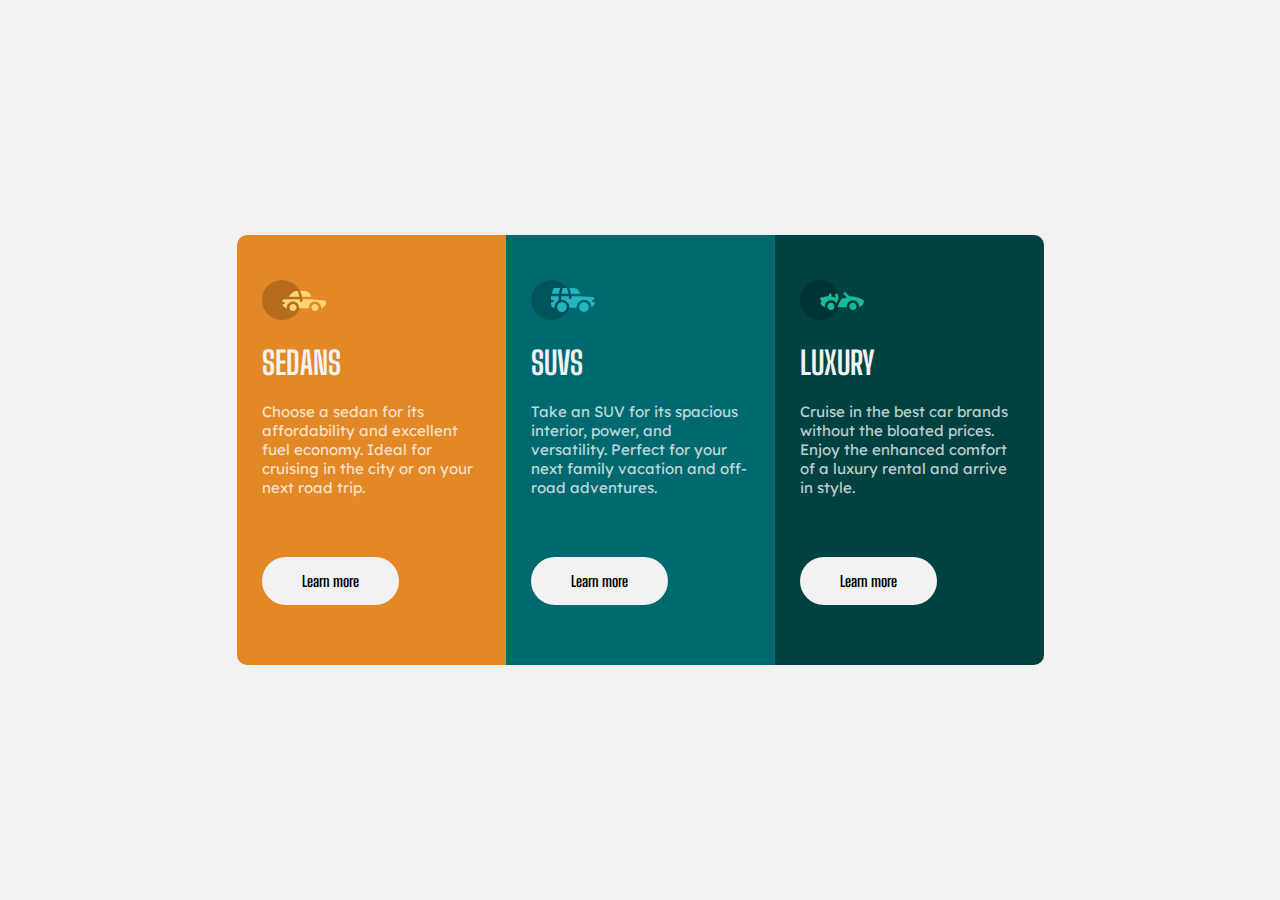
==== index.html @ b68cc8de "Flexbox and grid task" ====
<!DOCTYPE html>
<html lang="en">
    <head>
        <meta charset="UTF-8">
        <meta http-equiv="X-UA-Compatible" content="IE=edge">
        <meta name="viewport" content="width=device-width, initial-scale=1.0">
        <title>CSS flex box card</title>
        <link rel="stylesheet" href="style.css">
        <link href="https://fonts.googleapis.com/css2?family=Lexend+Deca&display=swap" rel="stylesheet">
        <link href="https://fonts.googleapis.com/css2?family=Big+Shoulders+Display:wght@700&display=swap" rel="stylesheet">
    </head>
    <body>
        <div class="container">
            <div class="box card1">
                <div class="content">
                    <img src="icon-sedans.svg" alt="sedan">
                    <h1>Sedans</h1>
                    <p>Choose a sedan for its affordability and excellent fuel economy.
                         Ideal for cruising in the city or on your next road trip.
                    </p>
                    <button>Learn more</button>
                </div>
            </div>

            <div class="box card2">
                <div class="content">
                    <img src="icon-suvs.svg" alt="suv">
                    <h1>Suvs</h1>
                    <p>Take an SUV for its spacious interior, power, and versatility. 
                        Perfect for your next family vacation and off-road adventures.
                    </p>
                    <button>Learn more</button>
                </div>
            </div>

            <div class="box card3">
                <div class="content">
                    <img src="icon-luxury.svg" alt="luxury">
                    <h1>Luxury</h1>
                    <p>Cruise in the best car brands without the bloated prices.
                        Enjoy the enhanced comfort of a luxury rental and arrive in style.
                    </p>
                    <button>Learn more</button>
                </div>
            </div>
        </div>
    </body>
</html>
---- style.css ----
*{
    padding: 0;
    margin: 0;
    box-sizing: border-box;
}

body{
    width: 100%;
    min-height: 100vh;
    display: flex;
    justify-content: center;
    align-content: center;
    background-color: hsl(0, 0%, 95%);
}

.container{
    width: 100%;
    max-width: 1440px;
    display: flex;
    justify-content: center;
    align-items: center;
    flex-flow: wrap;
}

.box{
        width: 269px;
        padding: 15px;
        max-height: 430px;
}

.card1{
        background-color: hsl(31, 77%, 52%);
        border-top-left-radius: 10px;
        border-bottom-left-radius: 10px;
}

.card2{
    background-color: hsl(184, 100%, 22%);
}

.card3{
    background-color: hsl(179, 100%, 13%);
    border-top-right-radius: 10px;
    border-bottom-right-radius: 10px;
}

.content{
    padding: 30px 10px;
}

h1{
    font-family: 'Big Shoulders Display', cursive;
    color: hsl(0, 0%, 95%);
    text-transform: uppercase;
    margin: 20px 0px;
}

p{
    font-family: 'Lexend Deca', sans-serif;
    color: hsla(0, 0%, 100%, 0.75);
    font-size: 15px;
}

button{
    margin: 60px 0;
    padding: 15px 40px;
    border: 0;
    border-radius: 30px;
    outline: none;
    background-color:hsl(0, 0%, 95%); 
    font-family: 'Big Shoulders Display', cursive;
    font-size: 15px;
    cursor: pointer;
    font-weight: 700;
    transition: 0.5s;
}

button:hover{
    background-color: transparent;
    border: 2px solid white;
    color: hsla(0, 0%, 100%, 0.75);
}
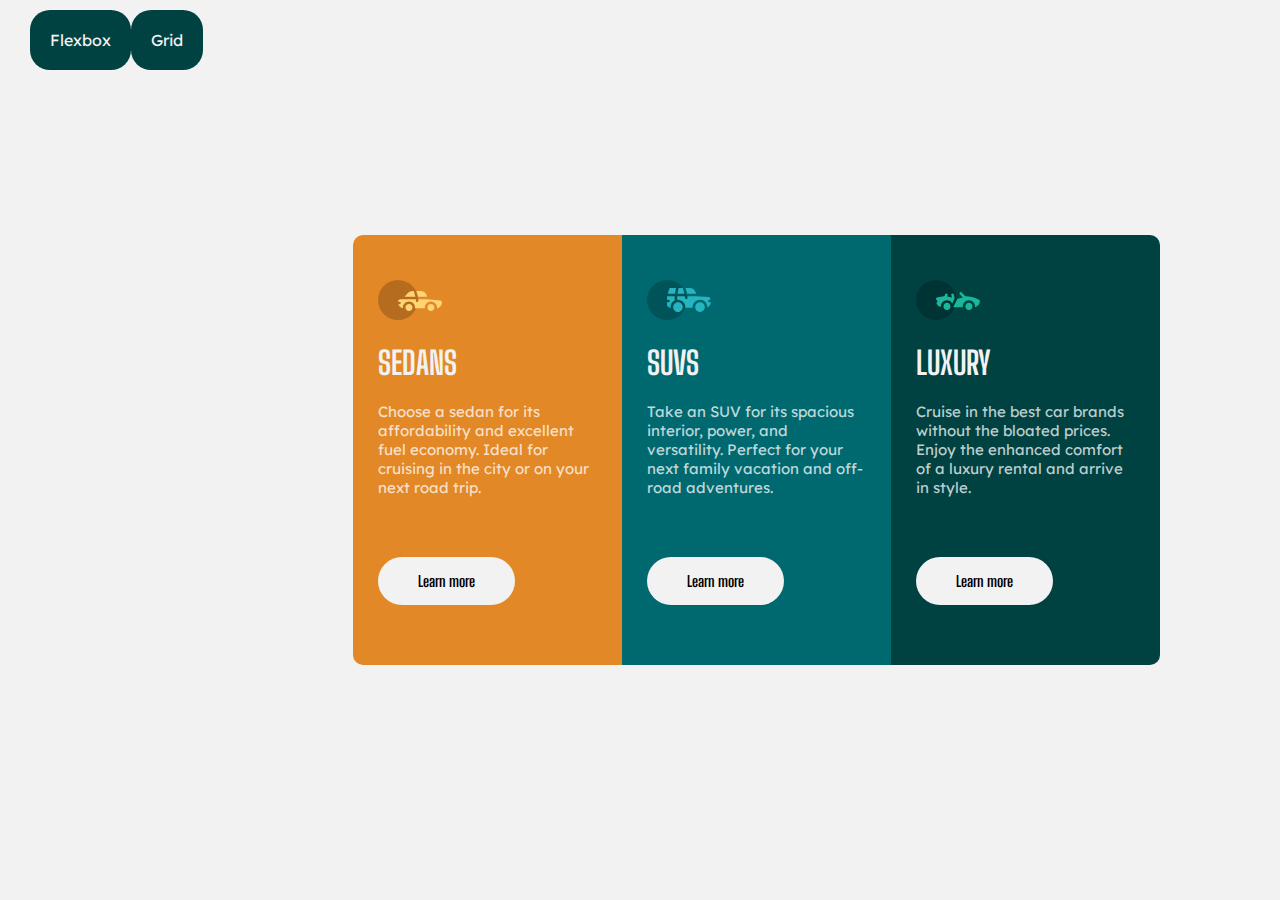
==== commit 33ae2ad7: "header button changes" ====
--- a/index.html
+++ b/index.html
@@ -10,6 +10,14 @@
         <link href="https://fonts.googleapis.com/css2?family=Big+Shoulders+Display:wght@700&display=swap" rel="stylesheet">
     </head>
     <body>
+
+        <header>
+            <ul>
+                <li><a href="index.html">Flexbox</a></li>
+                <li><a href="grid.html">Grid</a></li>
+            </ul>
+        </header>
+        
         <div class="container">
             <div class="box card1">
                 <div class="content">
@@ -44,5 +52,8 @@
                 </div>
             </div>
         </div>
+
+
+
     </body>
 </html>
--- a/style.css
+++ b/style.css
@@ -11,6 +11,37 @@
     justify-content: center;
     align-content: center;
     background-color: hsl(0, 0%, 95%);
+}
+
+header{
+   width: 200px;
+    height: 70px;
+    margin: 30px;
+}
+
+header ul{
+    display: flex;
+    justify-content: space-around;
+    align-items: center;
+    list-style-type: none;
+}
+
+header ul li a{
+    text-decoration: none;
+    background-color: hsl(179, 100%, 13%);
+    padding: 20px;
+    border-radius: 20px;
+    font-family: 'Lexend Deca', sans-serif; 
+    color: hsl(0, 0%, 95%);
+    text-align: center;
+    transition: 0.5s;
+    cursor: pointer;
+}
+
+header ul li a:hover{
+    background-color: transparent;
+    border: 2px solid white;
+   color: hsl(179, 100%, 13%);;
 }
 
 .container{
